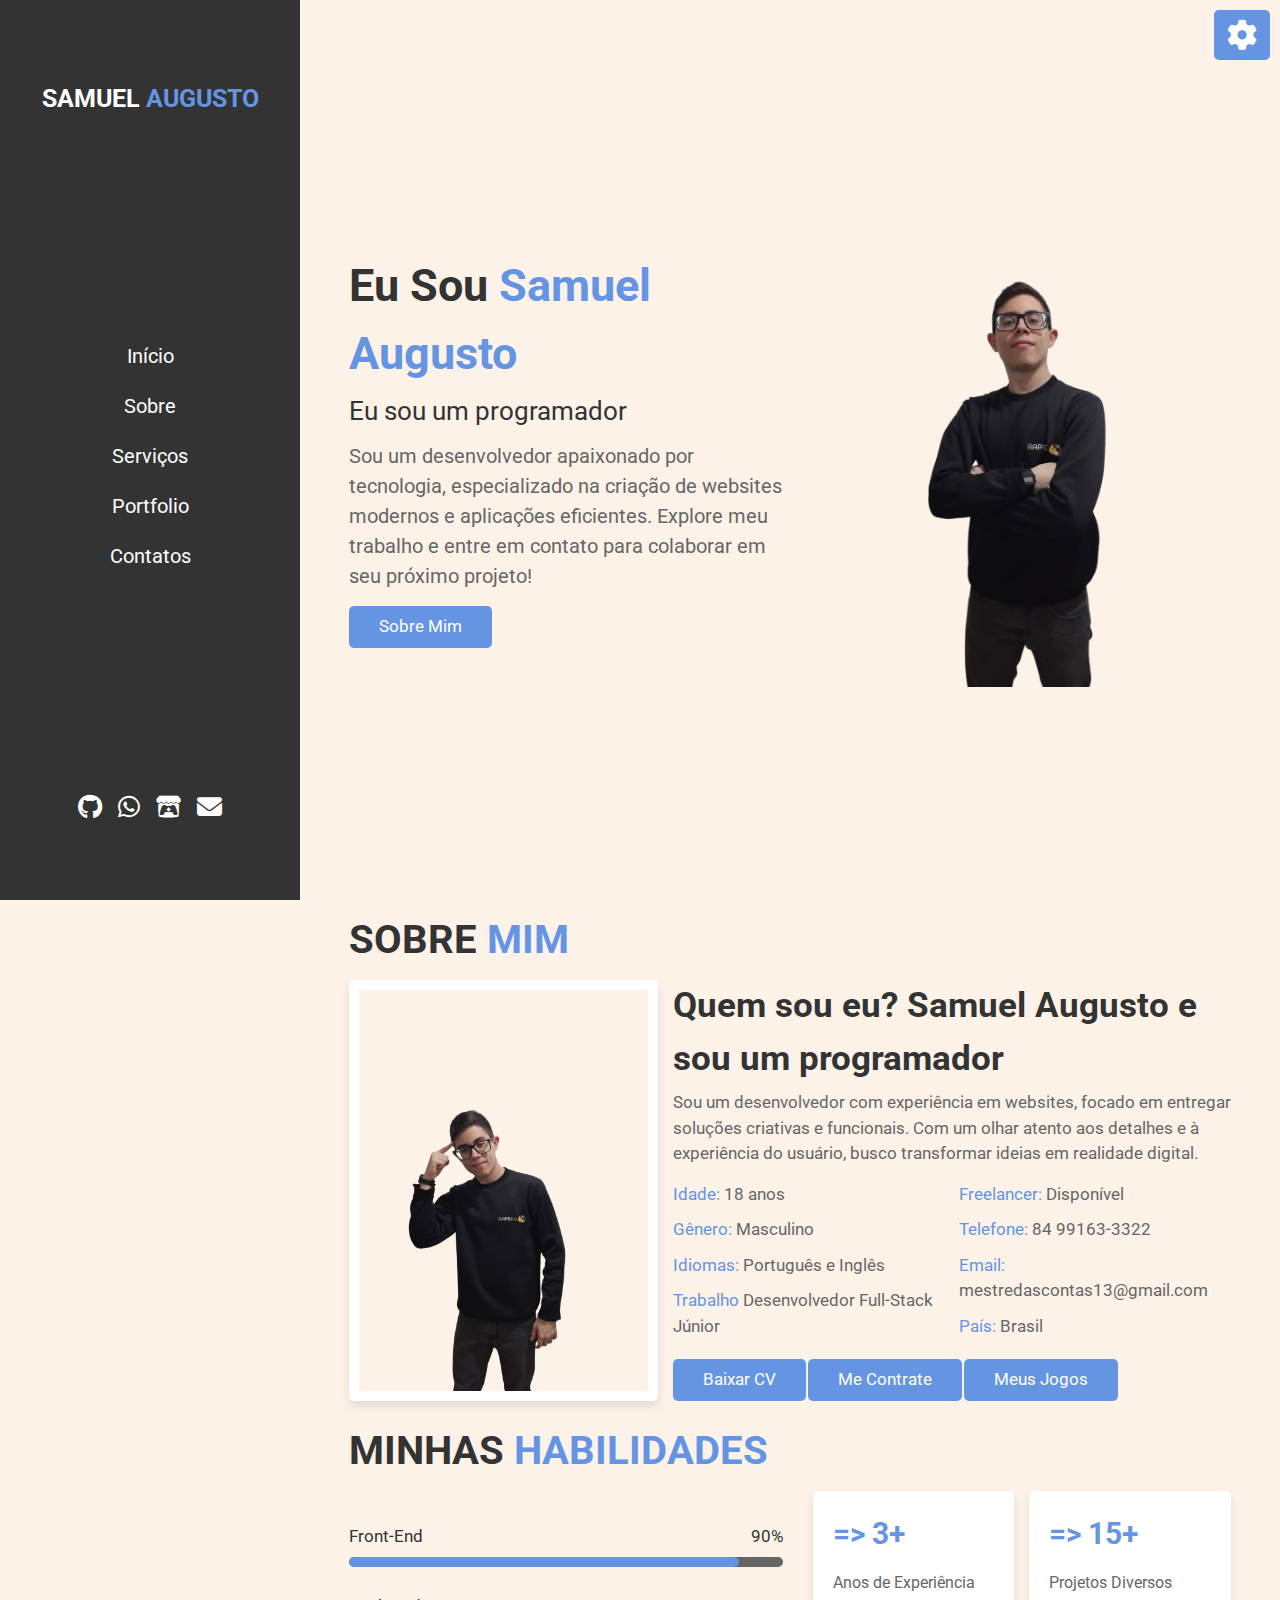
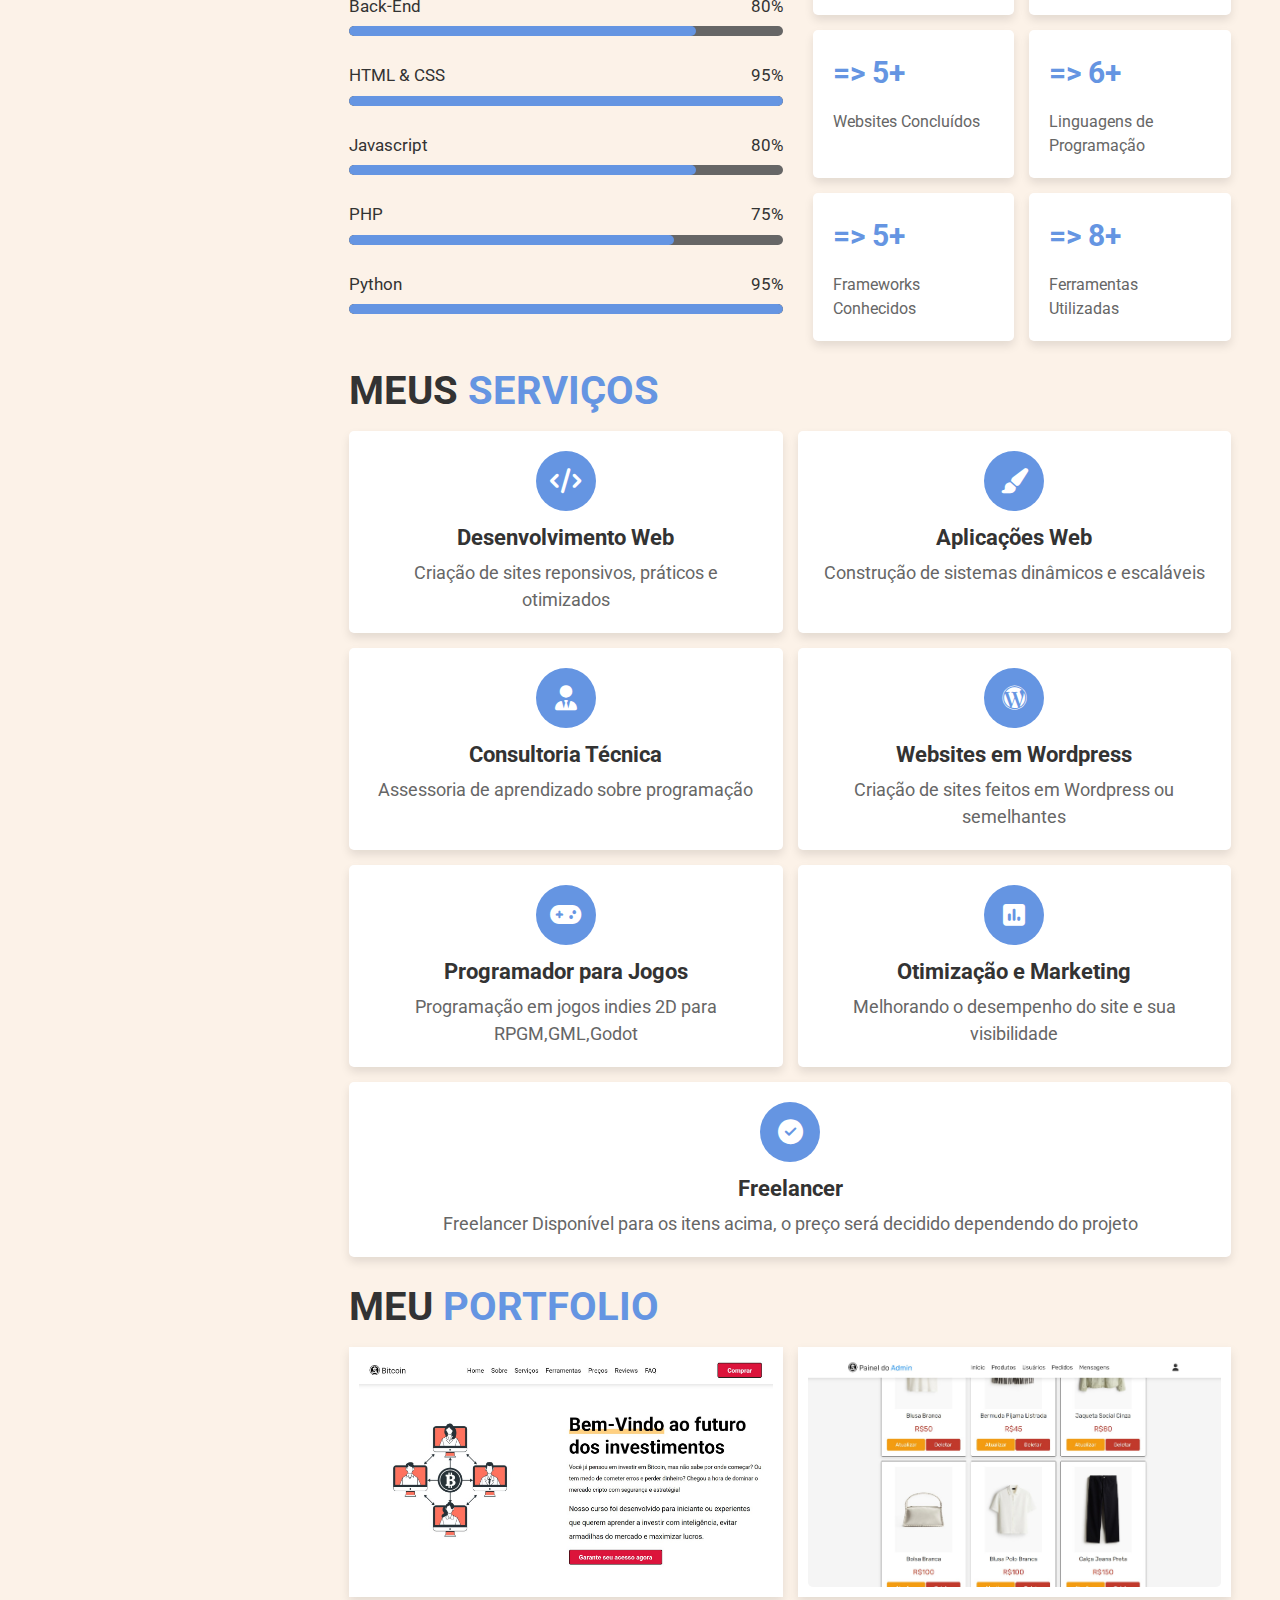
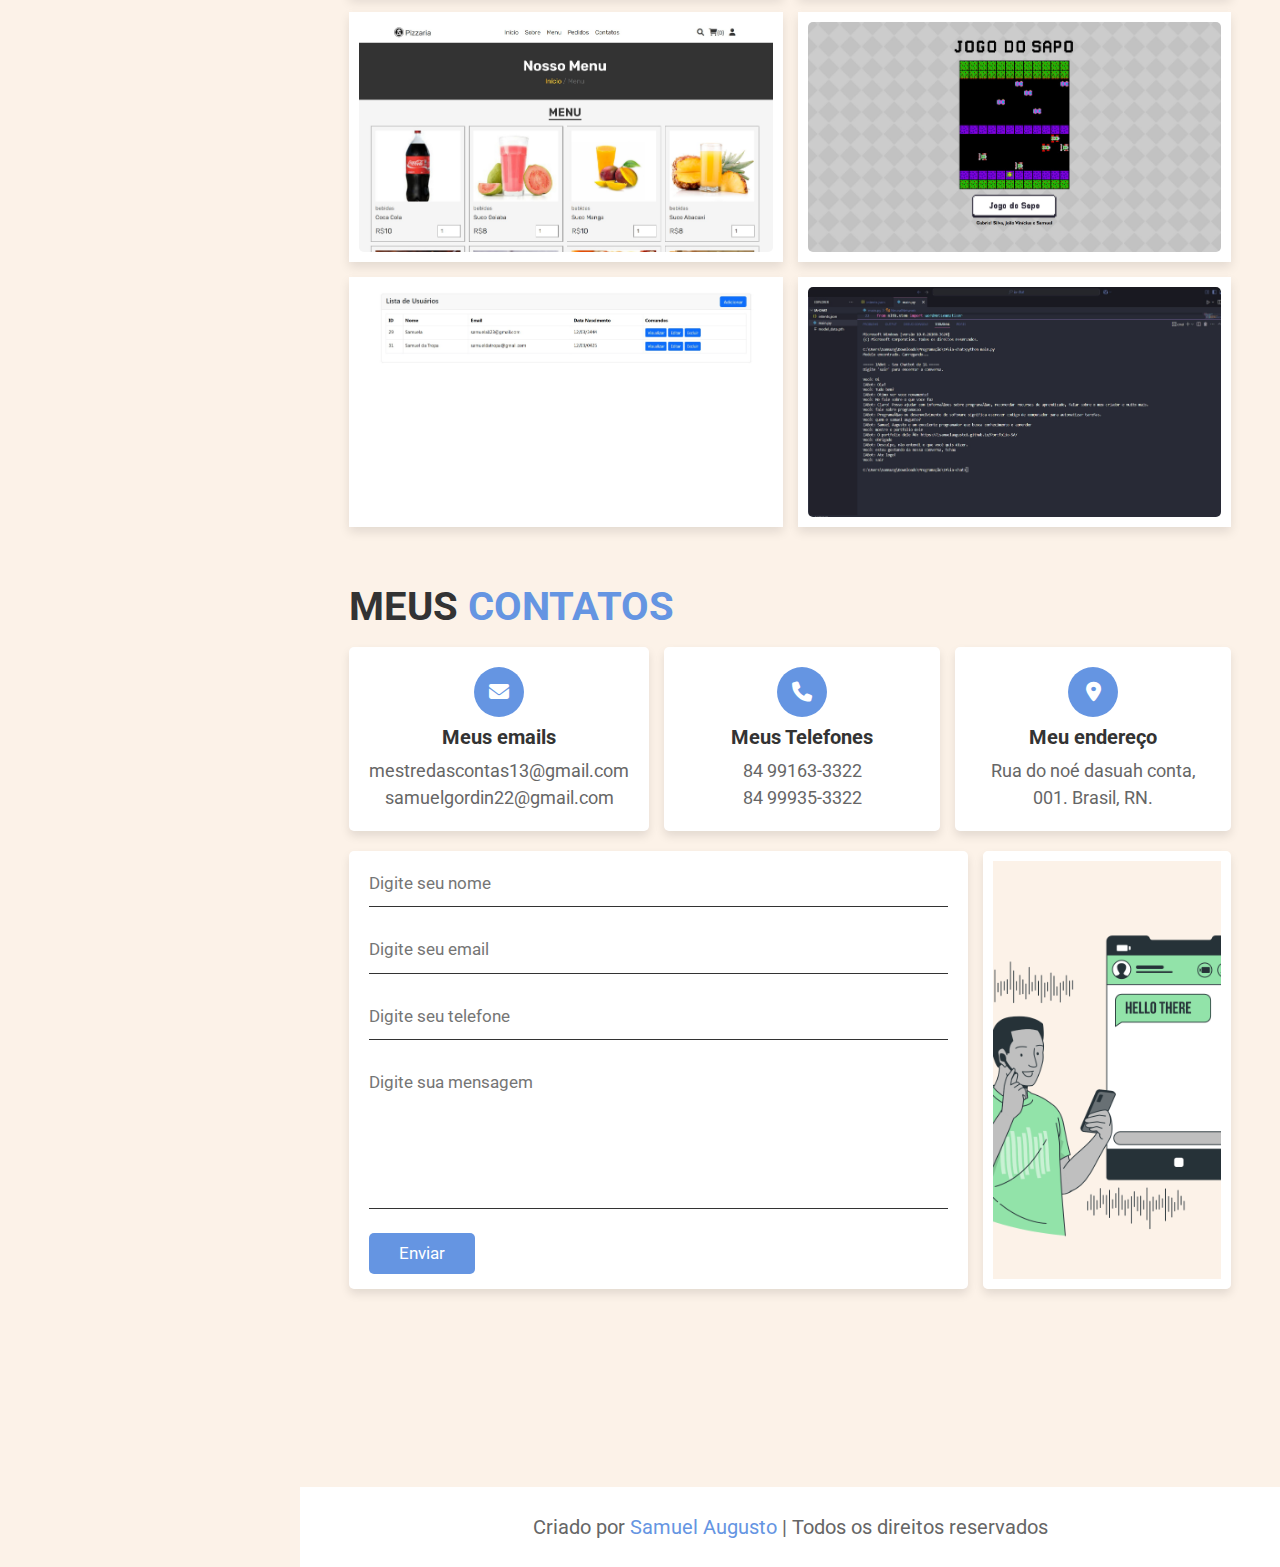
==== index.html @ 611390b9 "upload" ====
<!DOCTYPE html>
<html lang="pt-br">
<head>
    <meta charset="UTF-8">
    <meta name="viewport" content="width=device-width, initial-scale=1.0">
    <title>Portfolio | Samuel Augusto</title>
    <link rel="stylesheet" href="style.css">
    <link rel="stylesheet" href="https://cdnjs.cloudflare.com/ajax/libs/font-awesome/6.7.2/css/all.min.css">
</head>
<body>
    <!-- Header Section >>> -->
    <div class="fa-solid fa-bars" id="menu"></div>
    <div class="fa-solid fa-gear" id="colors"></div>
    <div id="selection_colors" class="active">
        <div class="color_option" data-color="#6595e2"></div>
        <div class="color_option" data-color="#e38528"></div>
        <div class="color_option" data-color="#ec1839"></div>
        <div class="color_option" data-color="#37b182"></div>
        <div class="color_option" data-color="#914ee3"></div>
    </div>
    <header class="header">
        <a href="#" class="logo">Samuel <span>Augusto</span></a>
        <nav class="navbar">
            <a href="#home">Início</a>
            <a href="#about">Sobre</a>
            <a href="#services">Serviços</a>
            <a href="#portfolio">Portfolio</a>
            <a href="#contacts">Contatos</a>
        </nav>
        <div class="media">
            <a href="https://github.com/ISamuelAugustoI" target="_blank" class="fa-brands fa-github"></a>
            <a href="https://web.whatsapp.com/send?phone=558491633322" target="_blank" class="fa-brands fa-whatsapp"></a>
            <a href="https://samuwe-studios.itch.io/" target="_blank" class="fa-brands fa-itch-io"></a>
            <a href="#contacts" class="fa-solid fa-envelope"></a>
        </div>
    </header>
    <!-- Home Section >>> -->
    <section id="home" class="home">
        <div class="content">
            <h3>Eu sou <span>Samuel Augusto</span></h3>
            <p class="info">Eu sou um programador</p>
            <p class="text">Sou um desenvolvedor apaixonado por tecnologia, especializado na criação de websites modernos e aplicações eficientes. Explore meu trabalho e entre em contato para colaborar em seu próximo projeto!</p>
            <a href="#about" class="btn">Sobre Mim</a>
        </div>
        <div class="image">
            <img src="Images/Home.png" alt="">
        </div>
    </section>
    <!-- About Section >>> -->
    <section class="about" id="about">
        <h1 class="heading">Sobre <span>Mim</span></h1>
        <div class="content_1">
            <div class="image">
                <img src="Images/About.png" alt="">
            </div>
            <div class="content">
                <h3>Quem sou eu? Samuel Augusto e sou um programador</h3>
                <p>Sou um desenvolvedor com experiência em websites, focado em entregar soluções criativas e funcionais. Com um olhar atento aos detalhes e à experiência do usuário, busco transformar ideias em realidade digital.</p>
                <div class="box_content">
                    <div class="box">
                        <p><span>Idade:</span> 18 anos</p>
                        <p><span>Gênero:</span> Masculino</p>
                        <p><span>Idiomas:</span> Português e Inglês</p>
                        <p><span>Trabalho</span> Desenvolvedor Full-Stack Júnior</p>
                    </div>
                    <div class="box">
                        <p><span>Freelancer:</span> Disponível</p>
                        <p><span>Telefone:</span> 84 99163-3322</p>
                        <p><span>Email:</span> mestredascontas13@gmail.com</p>
                        <p><span>País: </span>Brasil</p>
                    </div>
                </div>
                <a href="https://drive.google.com/file/d/1KWYonEhnqbIqMyvSejadf5Q7eUWp2WNU/view?usp=sharing" class="btn">Baixar CV</a>
                <a href="#contacts" class="btn">Me Contrate</a>
                <a href="https://samuwe-studios.itch.io/" target="_blank" class="btn">Meus Jogos</a>
            </div>
        </div>
        <h1 class="heading">Minhas <span>Habilidades</span></h1>
        <div class="content_2">
            <div class="skills">
                <div class="progress">
                    <h3>Front-End <span>90%</span></h3>
                    <div class="bar"><span></span></div>
                </div>
                <div class="progress">
                    <h3>Back-End <span>80%</span></h3>
                    <div class="bar"><span></span></div>
                </div>
                <div class="progress">
                    <h3>HTML & CSS<span>95%</span></h3>
                    <div class="bar"><span></span></div>
                </div>
                <div class="progress">
                    <h3>Javascript <span>80%</span></h3>
                    <div class="bar"><span></span></div>
                </div>
                <div class="progress">
                    <h3>PHP <span>75%</span></h3>
                    <div class="bar"><span></span></div>
                </div>
                <div class="progress">
                    <h3>Python <span>95%</span></h3>
                    <div class="bar"><span></span></div>
                </div>
            </div>
            <div class="box_content">
                <div class="box">
                    <h3> => 3+</h3>
                    <p>Anos de Experiência</p>
                </div>
                <div class="box">
                    <h3> => 15+</h3>
                    <p>Projetos Diversos</p>
                </div>
                <div class="box">
                    <h3> => 5+</h3>
                    <p>Websites Concluídos</p>
                </div>
                <div class="box">
                    <h3> => 6+</h3>
                    <p>Linguagens de Programação</p>
                </div>
                <div class="box">
                    <h3> => 5+</h3>
                    <p>Frameworks Conhecidos</p>
                </div>
                <div class="box">
                    <h3> => 8+</h3>
                    <p>Ferramentas Utilizadas</p>
                </div>
            </div>
        </div>
    </section>
    <!-- Service Section >>> -->
    <section id="services" class="services">
        <h1 class="heading">Meus <span>Serviços</span></h1>
        <div class="box_content">
            <div class="box">
                <i class="fa-solid fa-code"></i>
                <h3>Desenvolvimento Web</h3>
                <p>Criação de sites reponsivos, práticos e otimizados</p>
            </div>
            <div class="box">
                <i class="fas fa-paint-brush"></i>
                <h3>Aplicações Web</h3>
                <p>Construção de sistemas dinâmicos e escaláveis</p>
            </div>
            <div class="box">
                <i class="fa-solid fa-user-tie"></i>
                <h3>Consultoria Técnica</h3>
                <p>Assessoria de aprendizado sobre programação</p>
            </div>
            <div class="box">
                <i class="fa-brands fa-wordpress"></i>
                <h3>Websites em Wordpress</h3>
                <p>Criação de sites feitos em Wordpress ou semelhantes</p>
            </div>
            <div class="box">
                <i class="fa-solid fa-gamepad"></i>
                <h3>Programador para Jogos</h3>
                <p>Programação em jogos indies 2D para RPGM,GML,Godot</p>
            </div>
            <div class="box">
                <i class="fa-solid fa-square-poll-vertical"></i>
                <h3>Otimização e Marketing</h3>
                <p>Melhorando o desempenho do site e sua visibilidade</p>
            </div>
            <div class="box">
                <i class="fa-solid fa-circle-check"></i>
                <h3>Freelancer</h3>
                <p>Freelancer Disponível para os itens acima, o preço será decidido dependendo do projeto</p>
            </div>
        </div>
    </section>
    <!-- Portfolio Section >>> -->
    <section class="portfolio" id="portfolio">
        <h1 class="heading">Meu <span>Portfolio</span></h1>
        <div class="box_content">
            <div class="box">
                <img src="Images/Project_1-1.jpg" alt="">
                <h3>Website Bitcoin</h3>
                <div class="icons">
                    <a href="Projects/project1.html" class="fa-solid fa-search"></a>
                    <a href="https://github.com/ISamuelAugustoI/SA-Bitcoin" target="_blank" class="fa-solid fa-link"></a>
                </div>
            </div>
            <div class="box">
                <img src="Images/Project_2-2.jpg" alt="">
                <h3>Website Clothes Shop</h3>
                <div class="icons">
                    <a href="Projects/project2.html" class="fa-solid fa-search"></a>
                    <a href="https://github.com/ISamuelAugustoI" target="_blank" class="fa-solid fa-link"></a>
                </div>
            </div>
            <div class="box">
                <img src="Images/Project_5-1.jpg" alt="">
                <h3>Website Pizzaria Shop</h3>
                <div class="icons">
                    <a href="Projects/project3.html" class="fa-solid fa-search"></a>
                    <a href="https://github.com/ISamuelAugustoI" target="_blank" class="fa-solid fa-link"></a>
                </div>
            </div>
            <div class="box">
                <img src="Images/Project_4-2.jpg" alt="">
                <h3>Frog Game JS</h3>
                <div class="icons">
                    <a href="Projects/project4.html" class="fa-solid fa-search"></a>
                    <a href="https://github.com/ISamuelAugustoI/Frog-Game" target="_blank" class="fa-solid fa-link"></a>
                </div>
            </div>
            <div class="box">
                <img src="Images/Project_3-1.jpg" alt="">
                <h3>CRUD PHP</h3>
                <div class="icons">
                    <a href="Projects/project5.html" class="fa-solid fa-search"></a>
                    <a href="https://github.com/ISamuelAugustoI/CRUD-PHP" target="_blank" class="fa-solid fa-link"></a>
                </div>
            </div>
            <div class="box">
                <img src="Images/Project_6-3.jpg" alt="">
                <h3>ChatBot IA</h3>
                <div class="icons">
                    <a href="Projects/project6.html" class="fa-solid fa-search"></a>
                    <a href="https://github.com/ISamuelAugustoI/ChatBot-IA" target="_blank" class="fa-solid fa-link"></a>
                </div>
            </div>
        </div>
    </section>
    <!-- Contacts Section >>> -->
    <section class="contacts" id="contacts">
        <h1 class="heading">Meus <span>Contatos</span></h1>
        <div class="icons_content">
            <div class="icons">
                <i class="fa-solid fa-envelope"></i>
                <h3>Meus emails</h3>
                <p>mestredascontas13@gmail.com</p>
                <p>samuelgordin22@gmail.com</p>
            </div>
            <div class="icons">
                <i class="fa-solid fa-phone"></i>
                <h3>Meus Telefones</h3>
                <p>84 99163-3322</p>
                <p>84 99935-3322</p>
            </div>
            <div class="icons">
                <i class="fa-solid fa-map-marker-alt"></i>
                <h3>Meu endereço</h3>
                <p>Rua do noé dasuah conta, 001. Brasil, RN.</p>
            </div>
        </div>
        <div class="content">
            <form id="forms" action="https://formsubmit.co/samuelgordin22@gmail.com" method="POST">
                <input type="text" class="box" name="nome" placeholder="Digite seu nome" required>
                <input type="email" class="box" name="email" placeholder="Digite seu email" required>
                <input type="number" class="box" name="telefone" placeholder="Digite seu telefone" required>
                <textarea name="mensagem" placeholder="Digite sua mensagem" cols="30" rows="5" required></textarea>
                <input type="submit" class="btn" value="Enviar">
            </form>
            <div class="image">
                <img src="Images/Contacts.png" alt="">
            </div>
        </div>
    </section>
    <!-- Footer Section -->
    <footer class="footer">
        <p>Criado por <span>Samuel Augusto</span> | Todos os direitos reservados</p>
    </footer>
    <script src="script.js"></script>
</body>
</html>
---- style.css ----
/* Importando fontes do google */
@import url('https://fonts.googleapis.com/css2?family=Roboto:ital,wght@0,100..900;1,100..900&display=swap');
/* Paleta de Cores */
:root{
    --theme: #6595e2;
    --black: #333;
    --white: #fff;
    --light-bg: #fcf2e8;
    --grey: #666;
    --box-shadow: 0 .5rem 1rem rgba(0,0,0,.1);
    --border: 1rem solid #fff;
}
/* Seletor Universal */
*{
    font-family: 'Roboto',sans-serif;
    margin: 0;
    padding: 0;
    box-sizing: border-box;
    outline: none;
    border: none;
    text-decoration: none;
    transition: all .2s linear;
    line-height: 1.5;
}
/* Estilização de seleção e de barra*/
*::selection{
    background-color: var(--theme);
    color:var(--white);
}
*::-webkit-scrollbar{
    height: .5rem;
    width: 1rem;
}
*::-webkit-scrollbar-track{
    background-color: none;
}
*::-webkit-scrollbar-thumb{
    background-color: var(--theme);
}
/* Seletores Padrões */
html{
    font-size: 62.5%;
    overflow-x: hidden;
    scroll-behavior: smooth;
}
body{
    background-color: var(--light-bg);
    padding-left: 30rem;
}
section{
    padding: 1rem 5%;
    min-height: 100vh;
}
/* Títulos */
.heading{
    font-size: 4rem;
    padding-bottom: 1rem;
    color: var(--black);
    text-transform: uppercase;
    span{
        color: var(--theme);
    }
}
/* Botões */
.btn{
    display: inline-block;
    margin-top: 1rem;
    padding: .8rem 3rem;
    color: var(--white);
    background-color: var(--theme);
    cursor: pointer;
    font-size: 1.7rem;
    border-radius: .5rem;
    &:hover{
        background-color: var(--black);
    }
}
/* Header >>> */
.header{
    position: fixed;
    top: 0;
    left: 0;
    bottom: 0;
    background-color: var(--black);
    display: flex;
    align-items: center;
    justify-content: space-between;
    z-index: 1000;
    flex-flow: column;
    padding: 8rem 2rem;
    width: 30rem;
    text-align: center;
    .logo{
        text-transform: uppercase;
        color: var(--white);
        font-size: 2.5rem;
        font-weight: bolder;
        span{
            text-transform: uppercase;
            color: var(--theme);
        }
    }
    .navbar{
        a{
            display: block;
            font-size: 2rem;
            color: var(--white);
            margin: 2rem 0;
            &:hover{
                letter-spacing: .2rem;
                color: var(--theme);
            }
        }
    }
    .media{
        a{
            font-size: 2.5rem;
            color: var(--white);
            margin: 0 .7rem;
            &:hover{
                color: var(--theme);
            }
        }
    }
}
#menu{
    position: fixed;
    top: 8rem;
    right: 1rem;
    z-index: 10000;
    background-color: var(--theme);
    border-radius: .5rem;
    color: var(--white);
    padding: 1rem 1.5rem;
    font-size: 3rem;
    cursor: pointer;
    display: none;
}
/* Cores */
#colors{
    position: fixed;
    top: 1rem;
    right: 1rem;
    z-index: 10000;
    background-color: var(--theme);
    border-radius: .5rem;
    color: var(--white);
    padding: 1rem 1.3rem;
    font-size: 3rem;
    cursor: pointer;
}
#selection_colors{
    position: fixed;
    right: 8rem;
    top: 1rem; 
    background-color: var(--white);
    padding: 1rem;
    border-radius: 1rem;
    display: flex;
    gap: 10px;
    z-index: 10000;
    box-shadow: var(--box-shadow);
    &.active{
        display: none;
    }
}
.color_option{
    width: 30px;
    height: 30px;
    border-radius: 50%;
    cursor: pointer;
    border: 2px solid #fff;
}
/* Home >>> */
.home{
    display: flex;
    align-items: center;
    flex-wrap: wrap;
    gap: 1.5rem;
    .image{
        margin-top: -10rem;
        flex: 1 1 40rem;
        img{
            width: 100%;
        }
    }
    .content{
        flex: 1 1 40rem;
        h3{
            font-size: 4.5rem;
            color: var(--black);
            text-transform: capitalize;
            span{
                color: var(--theme);
                text-transform: capitalize;
            }
        }
        .info{
            font-size: 2.6rem;
            color: var(--black);
            padding: .5rem 0;
        }
        .text{
            font-size: 2rem;
            color: var(--grey);
            padding: .5rem 0;
        }
    }
}
/* About >>> */
.about{
    .content_1{
        display: flex;
        flex-wrap: wrap;
        gap: 1.5rem;
        padding-bottom: 2rem;
        .image{
            flex: 1 1 25rem;
            img{
                height: 100%;
                width: 100%;
                object-fit: cover;
                border: var(--border);
                border-radius: .5rem;
                box-shadow: var(--box-shadow);
            }
        }
        .content{
            flex: 1 1 50rem;
            h3{
                color: var(--black);
                font-size: 3.5rem;
            }
            p{
                color: var(--grey);
                font-size: 1.7rem;
                padding: .5rem 0;
            }
            .box_content{
                display: flex;
                flex-wrap: wrap;
                gap: 1.5rem;
                padding: .5rem 0;
                .box{
                    flex: 1 1 20rem;
                    span{
                        color: var(--theme);
                    }
                }
            }
        }
    }
    .content_2{
        display: flex;
        flex-wrap: wrap;
        gap: 1.5rem;
        align-items: center;
        .skills{
            flex: 1 1 40rem;
            .progress{
                padding: 1rem 0;
                &:nth-child(1) .bar span{
                    width: 90%;
                }
                &:nth-child(2) .bar span{
                    width: 80%;
                }
                &:nth-child(3).bar span{
                    width: 95%;
                }
                &:nth-child(4) .bar span{
                    width: 80%;
                }
                &:nth-child(5) .bar span{
                    width: 75%;
                }
                h3{
                    display: flex;
                    justify-content: space-between;
                    padding: .7rem 0;
                    font-size: 1.7rem;
                    color: var(--black);
                    font-weight: 400;
                }
                .bar{
                    width: 100%;
                    background-color: var(--grey);
                    overflow: hidden;
                    height: 1rem;
                    border-radius: 50rem;
                    span{
                        display: block;
                        height: 100%;
                        background-color: var(--theme);
                        border-radius: 50rem;
                    }
                }
            }
        }
        .box_content{
            flex: 1 1 40rem;
            display: flex;
            flex-wrap: wrap;
            gap: 1.5rem;
            padding-left: 1.5rem;
            .box{
                flex: 1 1 20rem;
                background-color: var(--white);
                padding: 2rem;
                border-radius: .5rem;
                box-shadow: var(--box-shadow);
                h3{
                    color: var(--theme);
                    font-size: 3rem;
                }
                p{
                    color: var(--grey);
                    font-size: 1.6rem;
                    padding-top: 1.5rem;
                }
            }
        }
    }
}
/* Services >>> */
.services{
    .box_content{
        display: flex;
        flex-wrap: wrap;
        gap: 1.5rem;
        .box{
            flex: 1 1 30rem;
            text-align: center;
            padding: 2rem;
            background-color: var(--white);
            border-radius: .5rem;
            box-shadow: var(--box-shadow);
            i{
                height: 6rem;
                width: 6rem;
                line-height: 6rem;
                font-size: 2.5rem;
                color: var(--white);
                background-color: var(--theme);
                border-radius: 50%;
            }
            h3{
                color: var(--black);
                font-size: 2.2rem;
                padding-top: 1rem;
            }
            p{
                color: var(--grey);
                font-size: 1.8rem;
                padding-top: .5rem;
            }
        }
    }
}
/* Portfolio >>> */
.portfolio{
    .box_content{
        display: flex;
        flex-wrap: wrap;
        gap: 1.5rem;
        .box{
            flex: 1 1 30rem;
            height: 25rem;
            position: relative;
            overflow: hidden;
            border: var(--border);
            box-shadow: var(--box-shadow);
            background-color: var(--white);
            &:hover img{
                height: 75%;
                width: 75%;
            }
            img{
                height: 100%;
                width: 100%;
                object-fit: cover;
                border-radius: .5rem;
                position: relative;
                z-index: 1;
            }
            h3{
                position: absolute;
                bottom: .5rem;
                left: 1rem;
                font-size: 2rem;
                color: var(--black);
                text-transform: uppercase;
            }
            .icons{
                position: absolute;
                top: 1rem;
                right: 1rem;
                a{
                    display: block;
                    height: 4rem;
                    width: 4rem;
                    border-radius: .5rem;
                    background-color: #eee;
                    color: var(--black);
                    font-size: 1.7rem;
                    line-height: 4rem;
                    text-align: center;
                    margin-bottom: 1rem;
                    &:hover{
                        color: var(--white);
                        background-color: var(--theme);
                    }
                }
            }
        }
    }
}
/* Project 1 >>> */
.project_1{
    .box_content{
        display: flex;
        width: 100%;
        height: 60vh;
        gap: 1rem;
        .media_container{
            width: 70%;
            display: flex;
            align-items: center;
            justify-content: center;
            iframe,img{
                width: 100%;
                height: 100%;
                object-fit: cover;
                border: .5rem solid #333;
            }
        }
        .content{
            background-color: var(--light-bg);
            border: .5rem solid #333;
            width: 30%;
            padding: 3rem;
            h3{
                font-size: 4rem;
                text-align: center;
            }
            .p1{
                margin-top: 1rem;
                font-size: 1.7rem;
                text-align: center;
            }
            p{
                margin-top: 1rem;
                font-size: 1.7rem;
                span{
                    color: var(--grey);
                }
            }
        }
    }
    .gallery{
        display: flex;
        gap: .5rem;
        margin-top: 1rem;
        flex-wrap: wrap;
        img{
            width: 185px;
            height: 120px;
            cursor: pointer;
            object-fit: cover;
            border: .2rem solid #333;
        }
    }
}
/* Contacts >>> */
.contacts{
    .icons_content{
        display: flex;
        gap: 1.5rem;
        flex-wrap: wrap;
        padding-bottom: 2rem;
        .icons{
            flex: 1 1 25rem;
            text-align: center;
            padding: 2rem;
            background-color: var(--white);
            box-shadow: var(--box-shadow);
            border-radius: .5rem;
            i{
                height: 5rem;
                width: 5rem;
                line-height: 5rem;
                font-size: 2rem;
                background-color: var(--theme);
                color: var(--white);
                border-radius: 50%;
            }
            h3{
                color: var(--black);
                font-size: 2rem;
                padding: .5rem 0;
            }
            p{
                color: var(--grey);
                font-size: 1.8rem;
            }
        }
    }
    .content{
        display: flex;
        flex-wrap: wrap;
        gap: 1.5rem;
        form{
            flex: 1 1 50rem;
            background-color: var(--white);
            padding: 0 2rem;
            box-shadow: var(--box-shadow);
            border-radius: .5rem;
            .box, textarea{
                width: 100%;
                border-bottom: .1rem solid #333;
                color: var(--black);
                text-transform: none;
                font-size: 1.7rem;
                padding: 1rem 0;
                margin: 1rem 0;
            }
            .box:focus, textarea:focus{
                border-color: var(--theme); 
            }
            textarea{
                resize: none;
            }
            .btn{
                motion-path: 0;
                margin-bottom: 1.5rem;
            }
        }
        .image{
            flex: 1 1 13rem;
            img{
                height: 100%;
                width: 100%;
                object-fit: cover;
                border: var(--border);
                border-radius: .5rem;
                box-shadow: var(--box-shadow);
            }
        }
    }
}
/* Footer >>> */
.footer{
    p{
        margin-top: 2rem;
        font-size: 2rem;
        padding: 2.5rem;
        text-align: center;
        color: var(--grey);
        background-color: var(--white);
        span{
            color: var(--theme);
        }
    }
}
/* Medias Responsive >>> */
@media(max-width:1100px){
    .project_1{
        gap: 5rem;
        .box_content{
            flex-direction: column;
            .content{
                width: 100%;
            }
            .media_container{
                width: 100%;
            }
        }
        .gallery{
            margin-top: 30rem;
            flex-direction: column;
            img{
                gap: 1rem;
                width: 100%;
                height: 100%;
            }
        }
    }
}
@media(max-width:991px){
    html{
        font-size: 55%;
    }
    body{
        padding: 0;
    }
    #menu{
        display: initial;
    }
    .header{
        left: -120%;
        &.active{
            left: 0;
        }
    }
    .project_1{
        gap: 5rem;
        .box_content{
            flex-direction: column;
            .content{
                width: 100%;
            }
            .media_container{
                width: 100%;
            }
        }
        .gallery{
            margin-top: 30rem;
            flex-direction: column;
            img{
                gap: 1rem;
                width: 100%;
                height: 100%;
            }
        }
    }
}
@media(max-width:700px){
    .project_1{
        .gallery{
            margin-top: 15rem;
            flex-direction: column;
            img{
                gap: 1rem;
                width: 100%;
                height: 100%;
            }
        }
    }
}
@media(max-width:450px){
    html{
        font-size: 50%;
    }
    .header{
        width: 100%;
    }
}
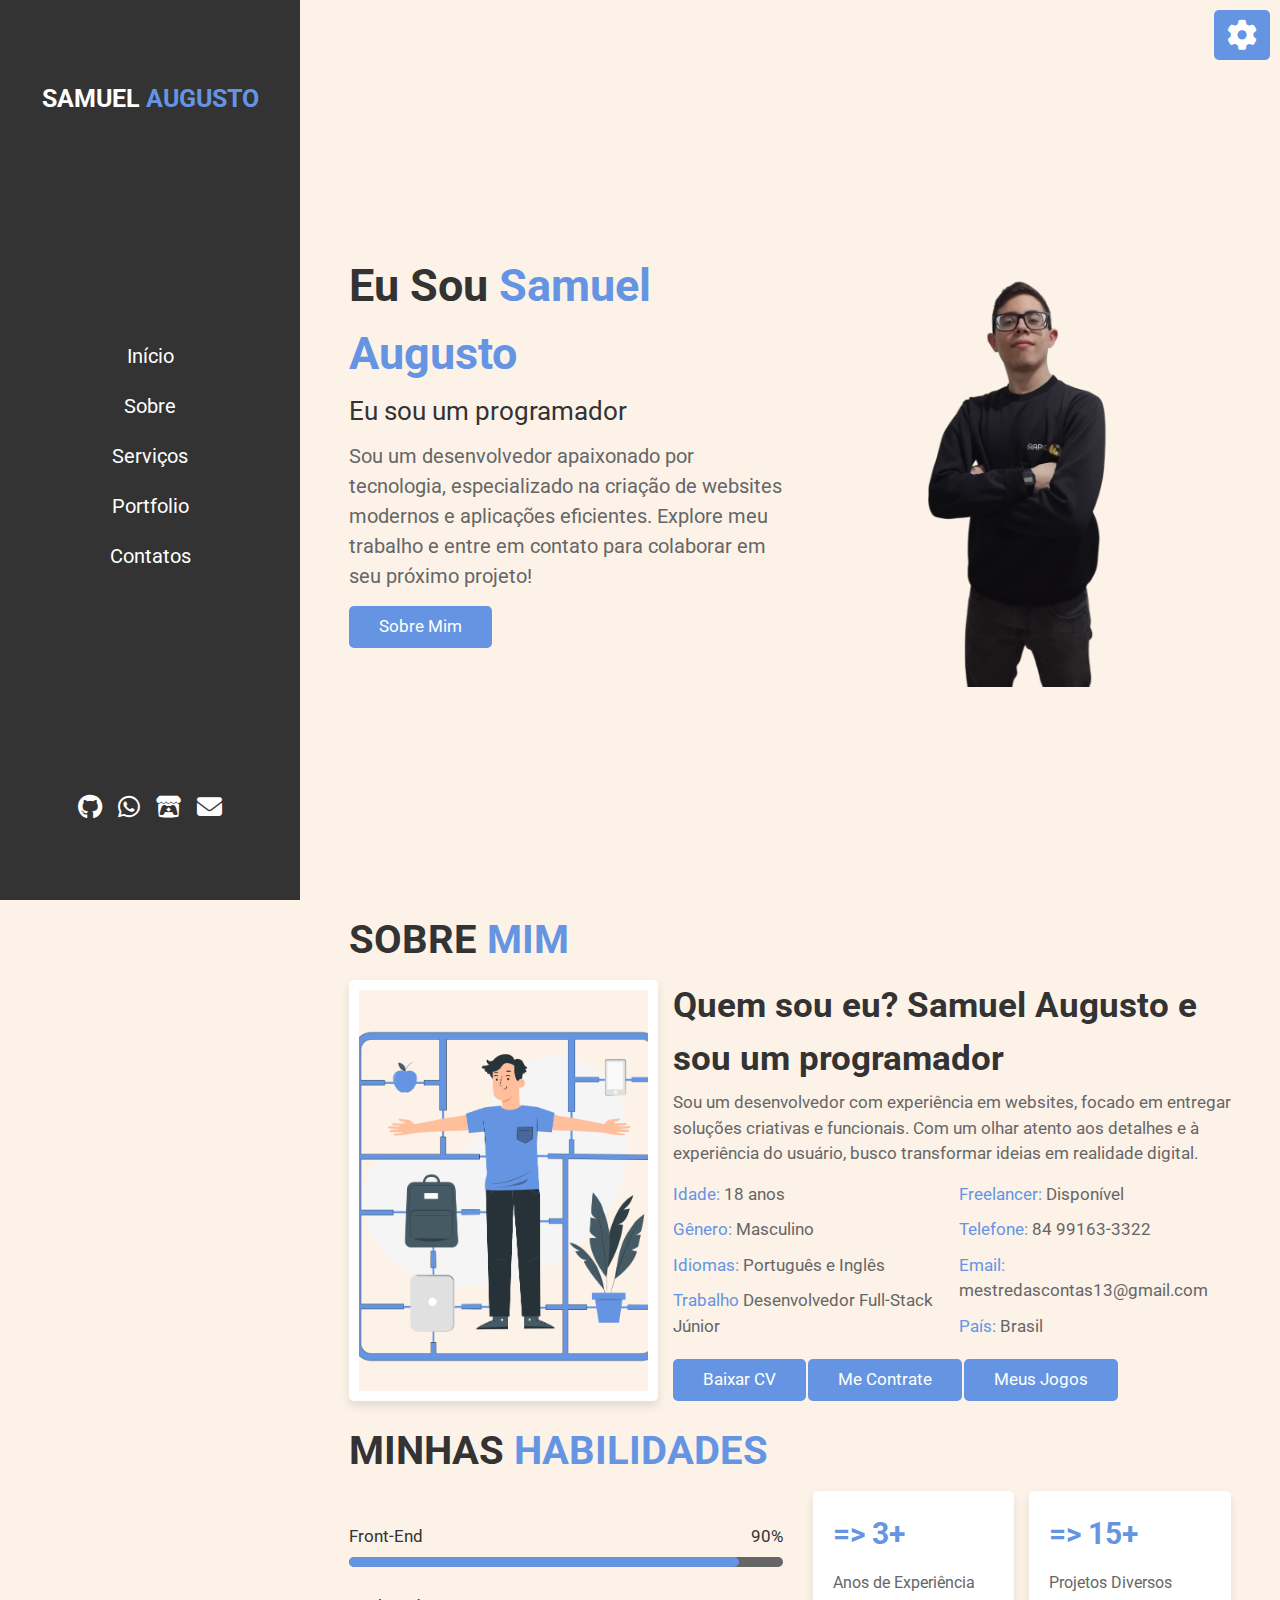
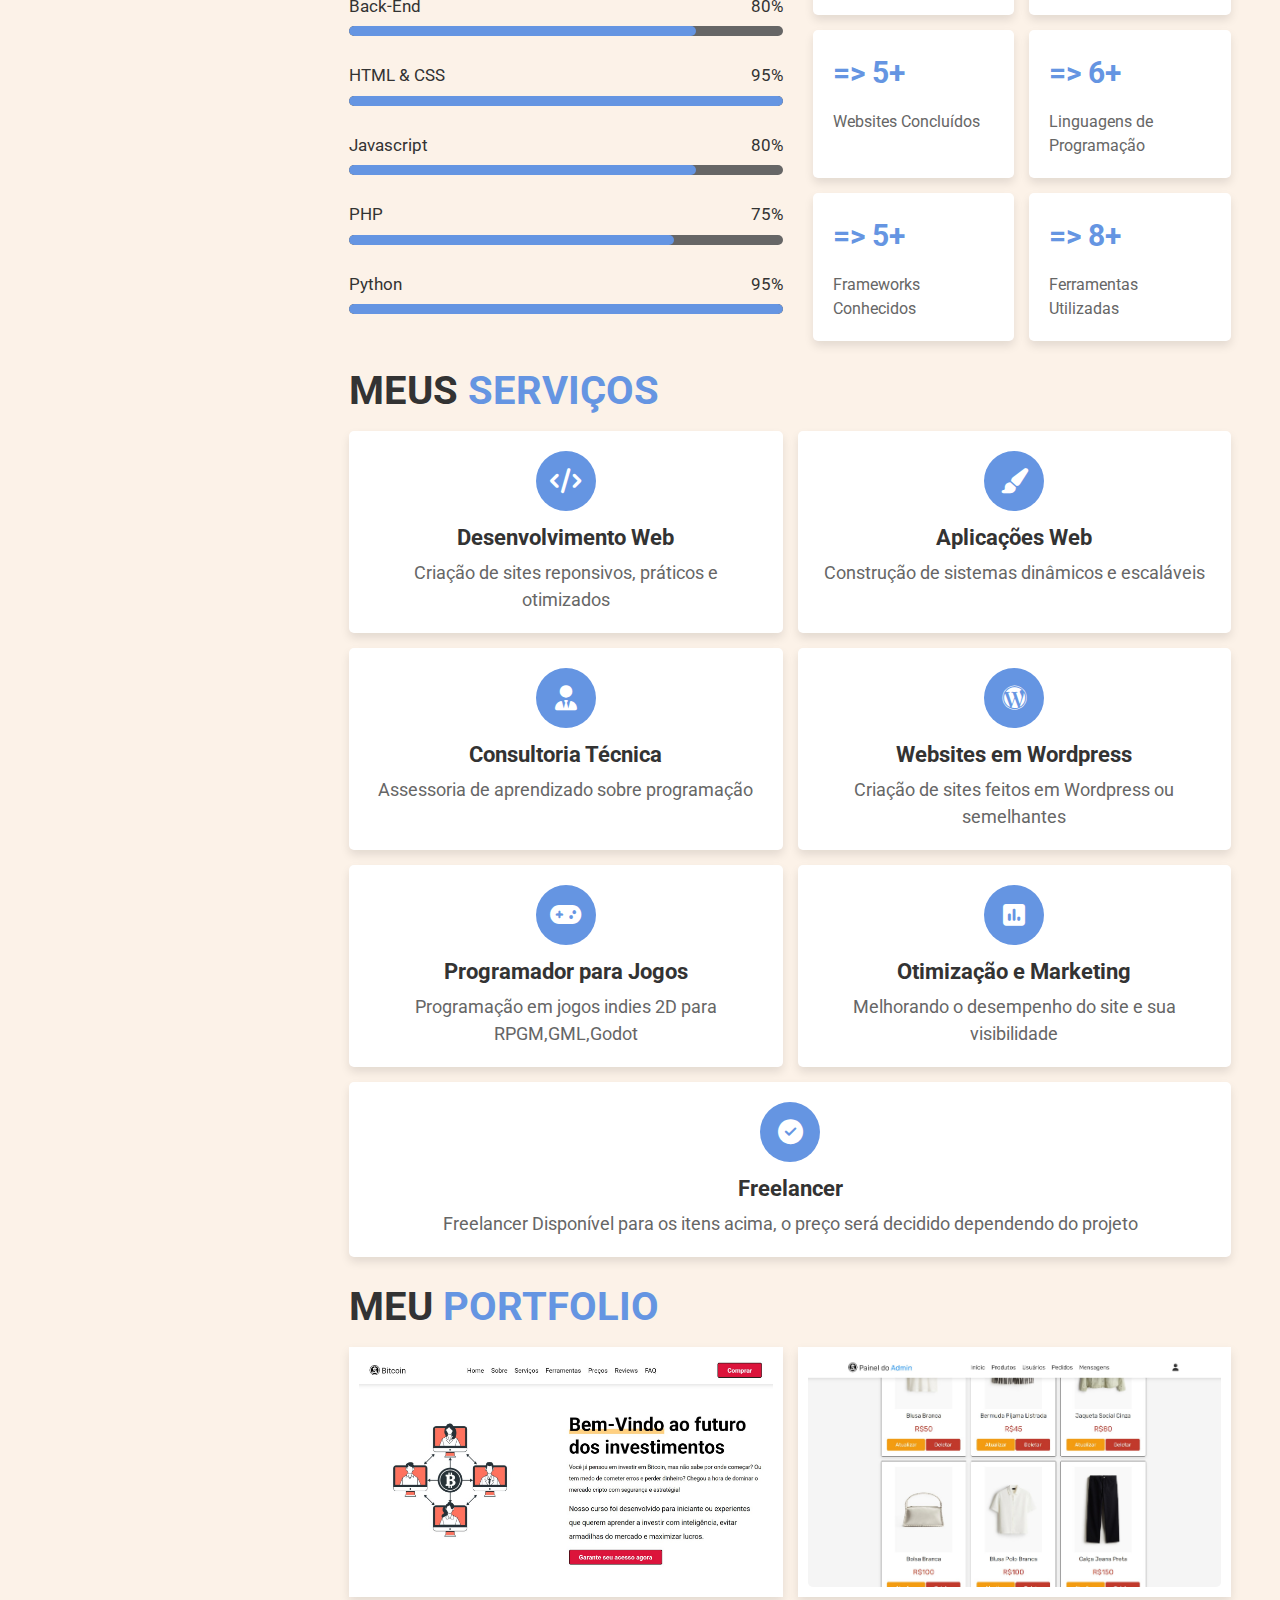
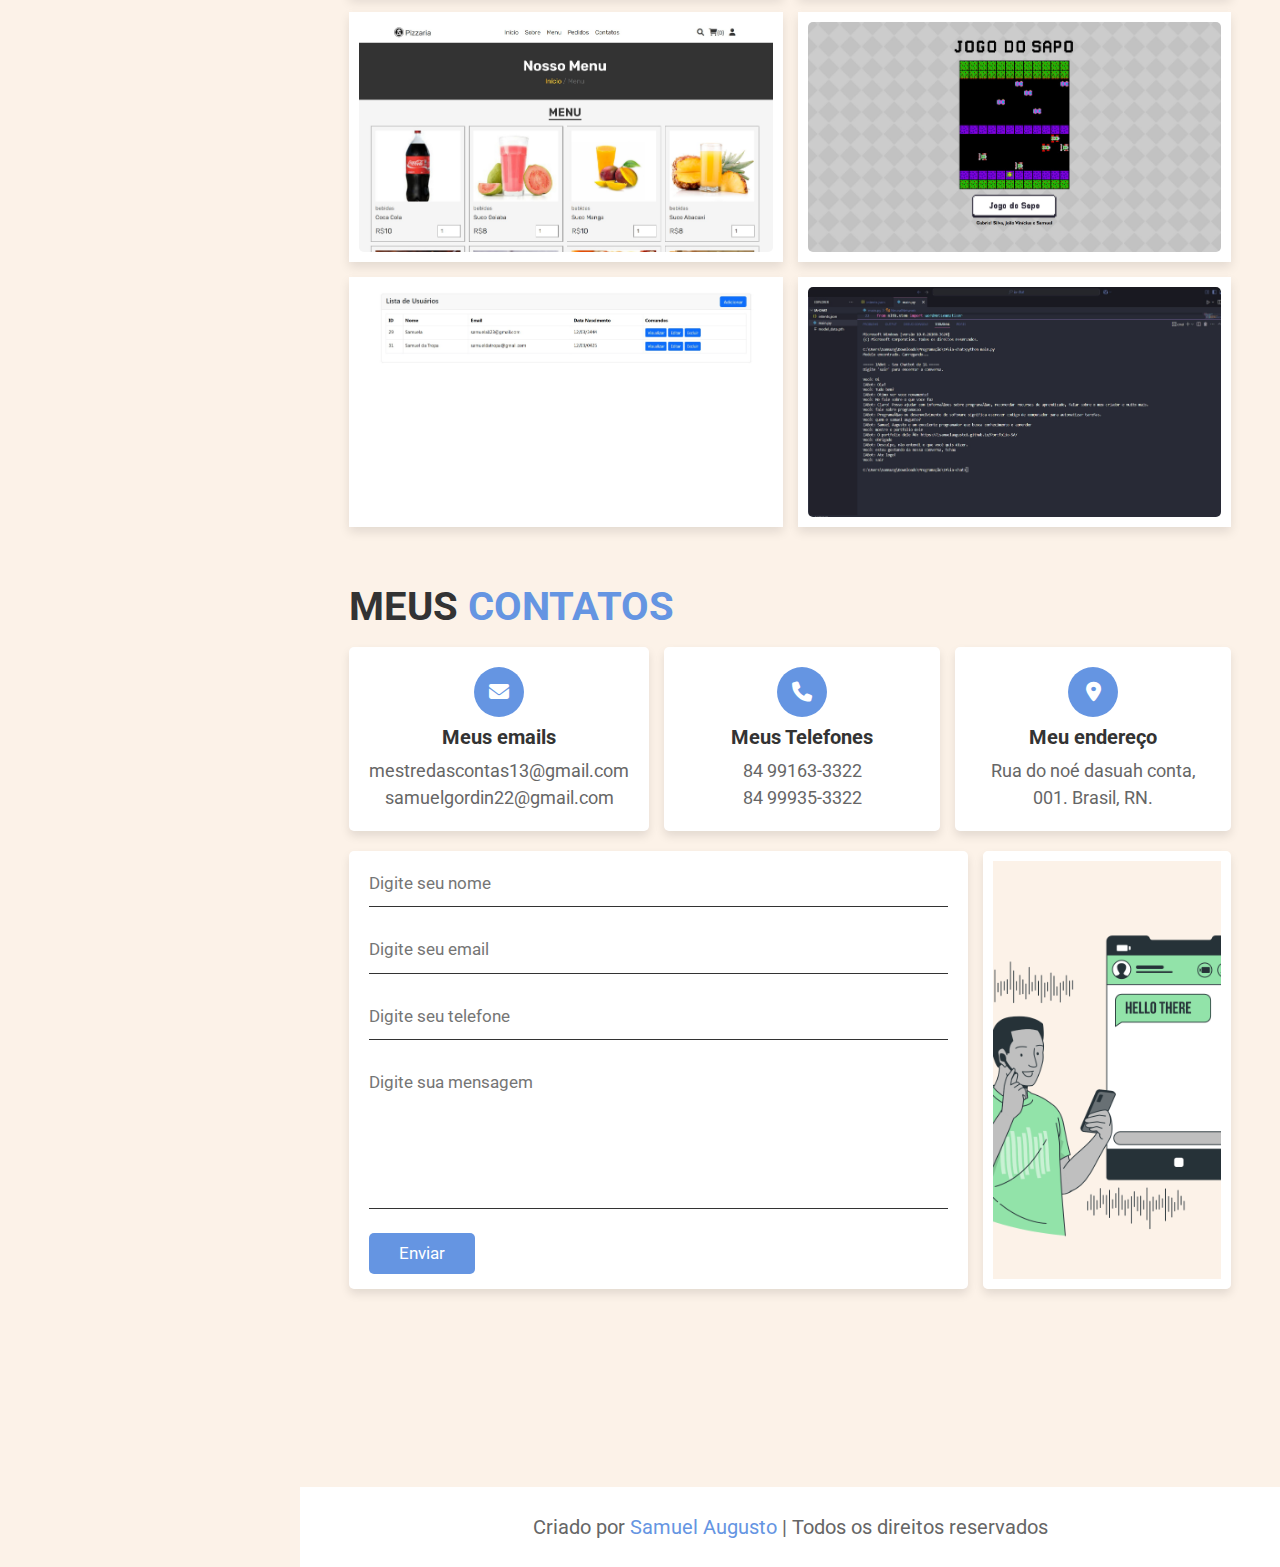
==== commit 682858bd: "Update index.html" ====
--- a/index.html
+++ b/index.html
@@ -51,7 +51,7 @@
         <h1 class="heading">Sobre <span>Mim</span></h1>
         <div class="content_1">
             <div class="image">
-                <img src="Images/About.png" alt="">
+                <img src="Images/About-img.png" alt="">
             </div>
             <div class="content">
                 <h3>Quem sou eu? Samuel Augusto e sou um programador</h3>
@@ -267,4 +267,4 @@
     </footer>
     <script src="script.js"></script>
 </body>
-</html>+</html>
